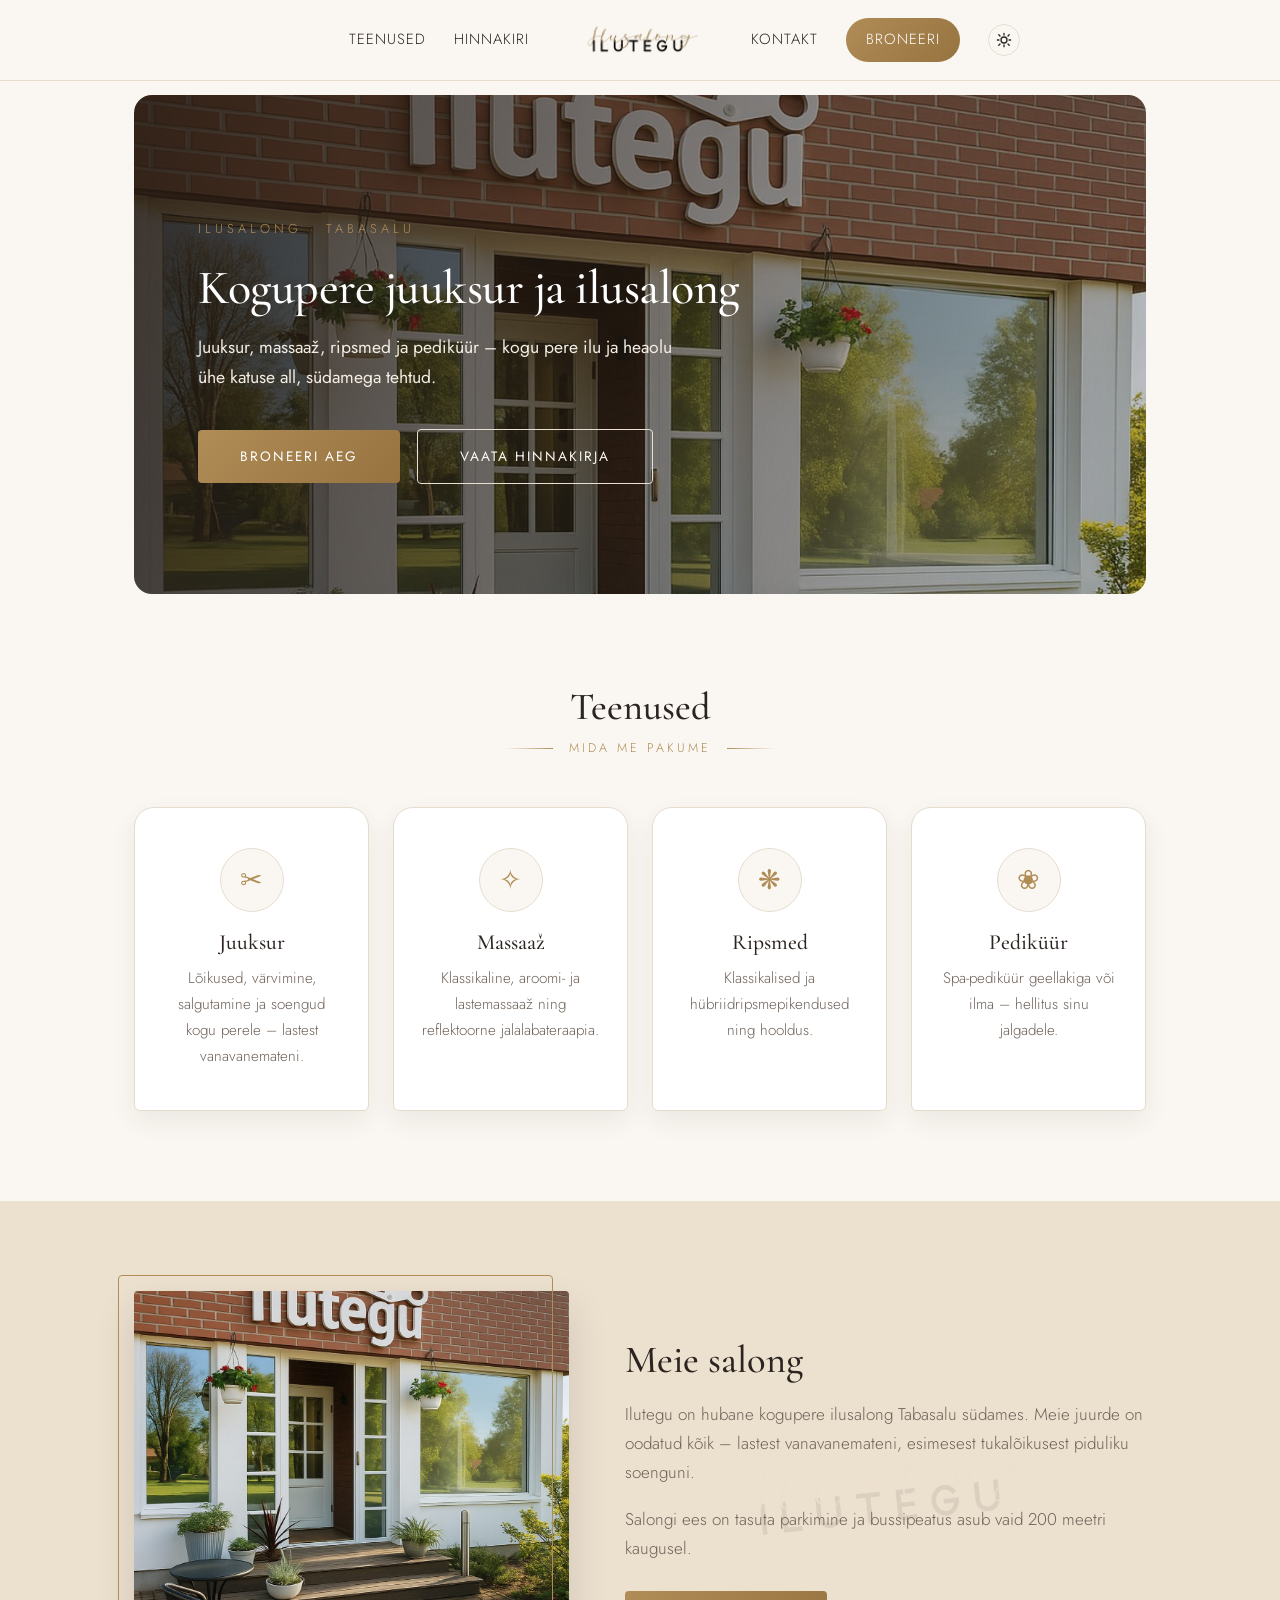
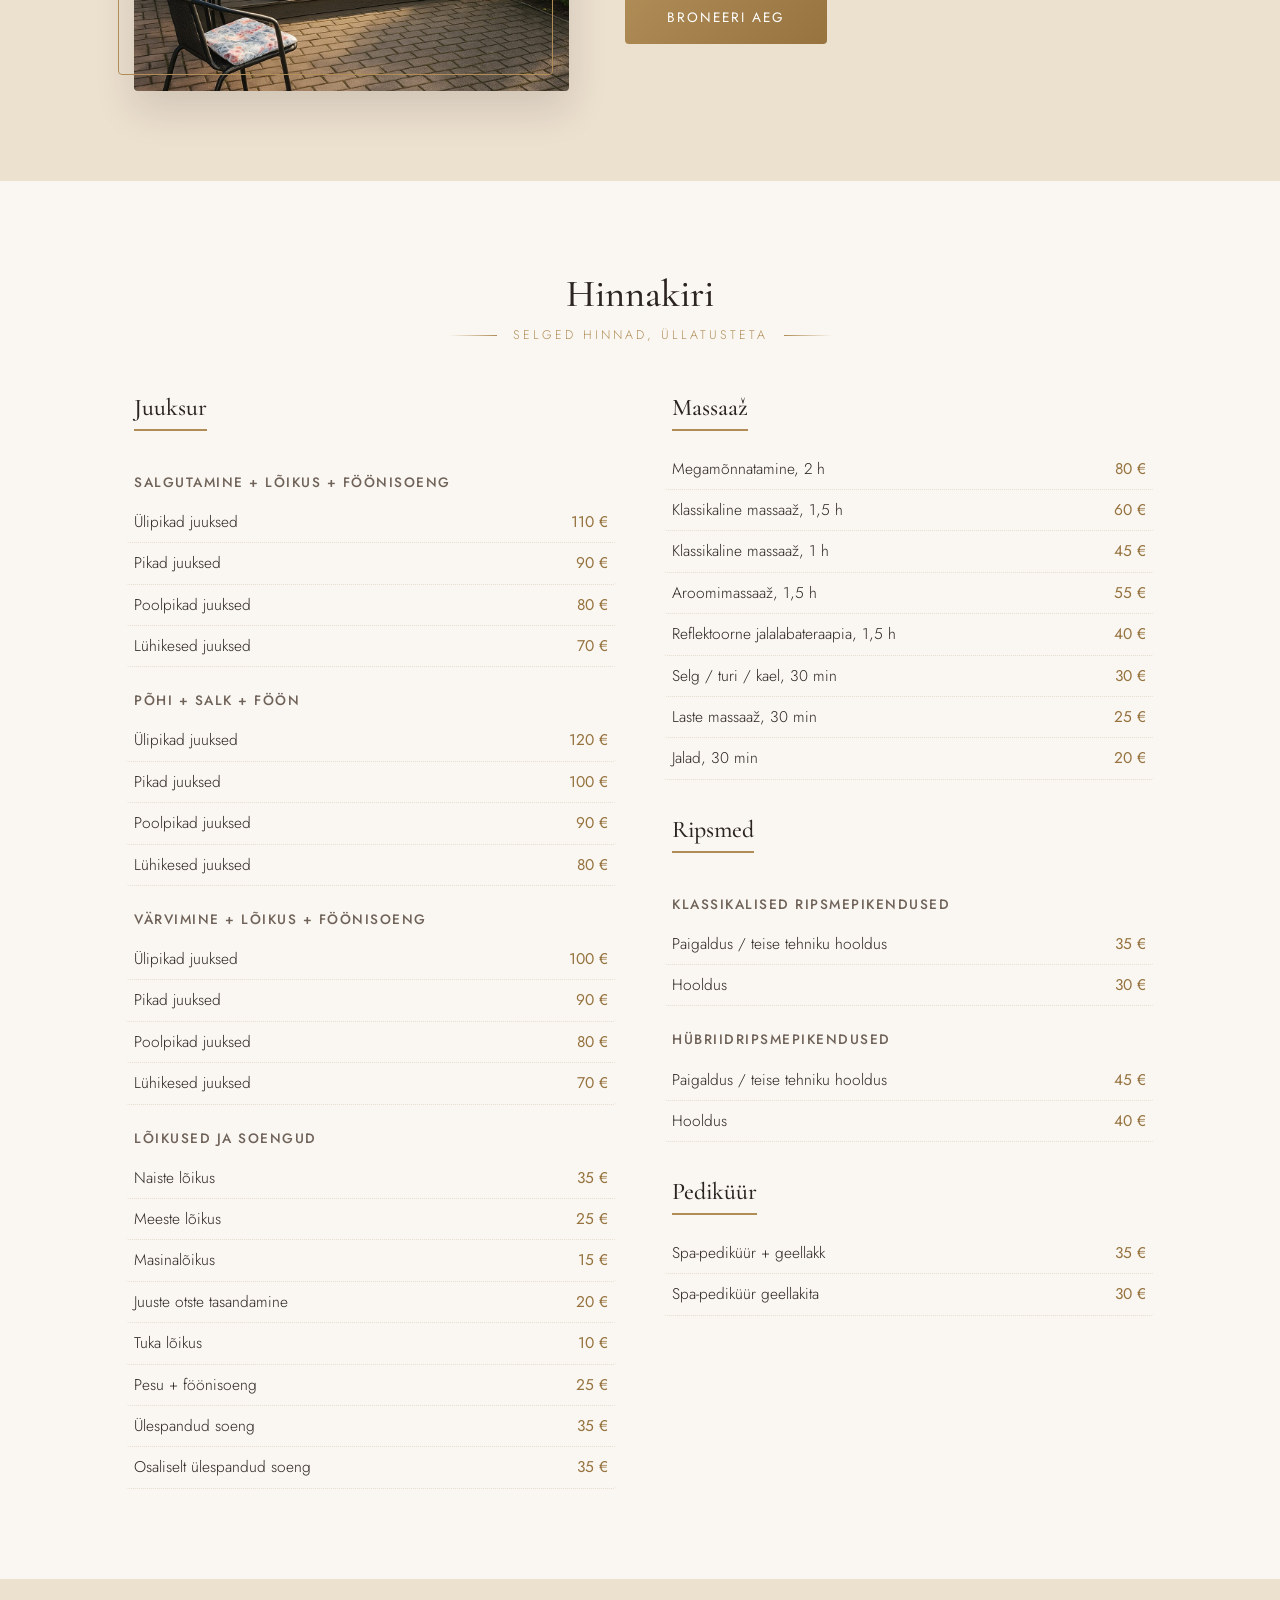
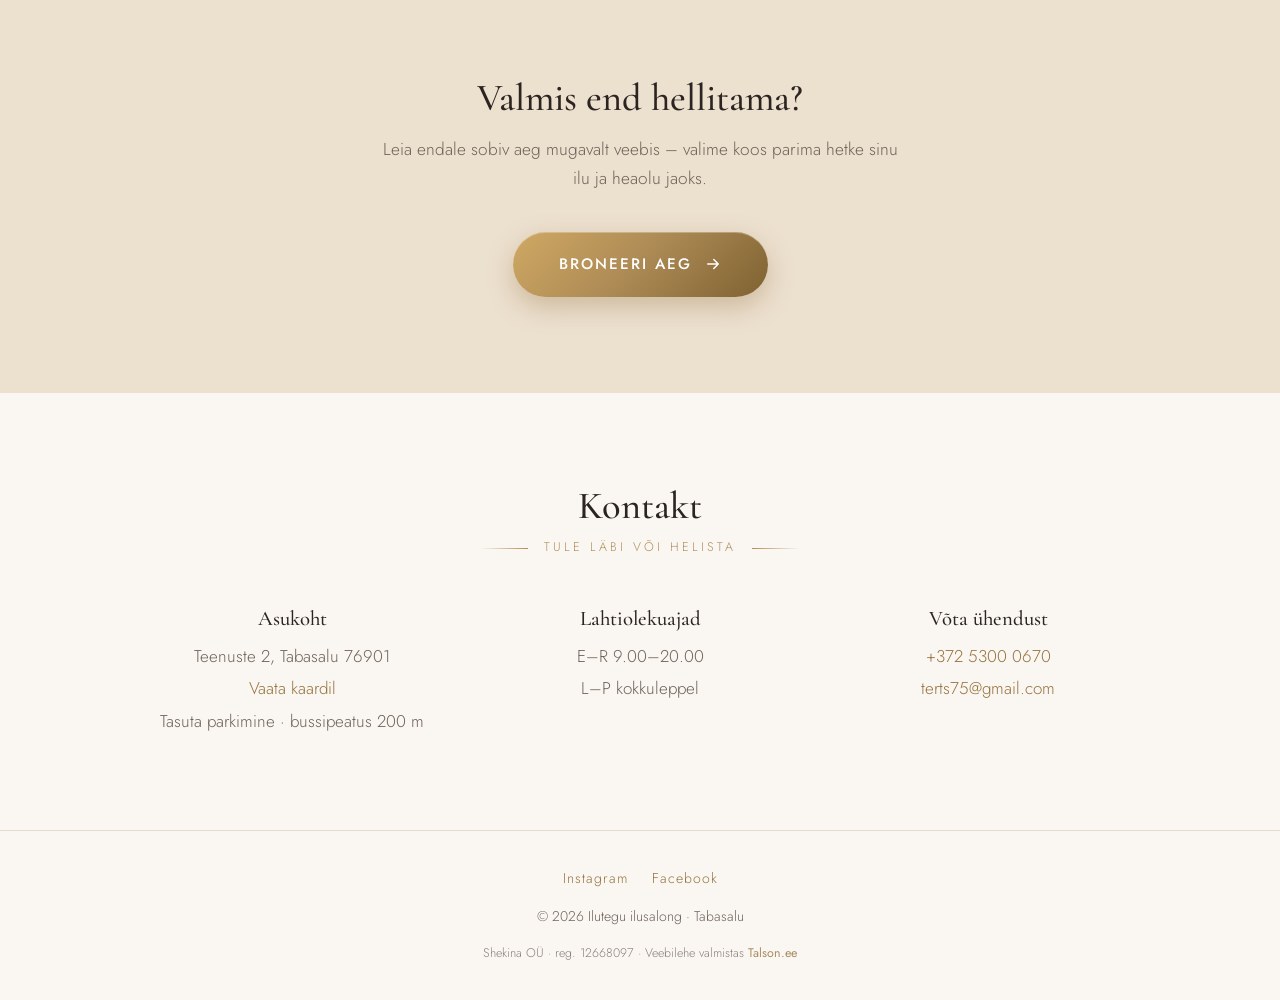
==== index.html @ 6d0da170 "Nav: darker readable logo, centered with items split around it, drop EN - Recolour the light "ilusal" ====
<!DOCTYPE html>
<html lang="et">
<head>
<script>
(function(){
  var stored = localStorage.getItem("ilutegu-theme");
  var theme = stored || (window.matchMedia("(prefers-color-scheme: dark)").matches ? "dark" : "light");
  document.documentElement.dataset.theme = theme;
  document.documentElement.classList.add("js");
})();
</script>
<meta charset="UTF-8">
<meta name="viewport" content="width=device-width, initial-scale=1.0">
<title>Ilutegu – Kogupere juuksur ja ilusalong Tabasalus</title>
<meta name="description" content="Ilutegu on kogupere ilusalong Tabasalus: juuksur, massaaž, ripsmepikendused ja pediküür. Broneeri aeg mugavalt veebis.">
<link rel="canonical" href="https://ilutegu.ee/">
<meta name="google-site-verification" content="Yvzcx7Oo6EG20mHcrJQSmIe9amMikgGCY1O8gQbEPR0">
<meta property="og:type" content="website">
<meta property="og:title" content="Ilutegu – Kogupere juuksur ja ilusalong Tabasalus">
<meta property="og:description" content="Juuksur, massaaž, ripsmed ja pediküür Tabasalus. Broneeri aeg mugavalt veebis.">
<meta property="og:url" content="https://ilutegu.ee/">
<meta property="og:image" content="https://ilutegu.ee/images/salong.jpg">
<meta property="og:locale" content="et_EE">
<script type="application/ld+json">
{
  "@context": "https://schema.org",
  "@type": "BeautySalon",
  "name": "Ilutegu",
  "description": "Kogupere juuksur ja ilusalong Tabasalus: juuksur, massaaž, ripsmepikendused ja pediküür.",
  "url": "https://ilutegu.ee/",
  "image": "https://ilutegu.ee/images/salong.jpg",
  "telephone": "+37253000670",
  "email": "terts75@gmail.com",
  "priceRange": "10€–120€",
  "address": {
    "@type": "PostalAddress",
    "streetAddress": "Teenuste 2",
    "addressLocality": "Tabasalu",
    "postalCode": "76901",
    "addressCountry": "EE"
  },
  "openingHoursSpecification": [{
    "@type": "OpeningHoursSpecification",
    "dayOfWeek": ["Monday", "Tuesday", "Wednesday", "Thursday", "Friday"],
    "opens": "09:00",
    "closes": "20:00"
  }],
  "sameAs": [
    "https://www.instagram.com/ilutegu.ilusalong/",
    "https://www.facebook.com/profile.php?id=100022752866032"
  ]
}
</script>
<link rel="stylesheet" href="style.css">
</head>
<body>

<header class="site-header">
  <div class="container header-inner">
    <nav class="nav-left">
      <a href="#teenused">Teenused</a>
      <a href="#hinnakiri">Hinnakiri</a>
    </nav>
    <a href="#" class="logo"><img src="images/logo-dark.png" alt="Ilutegu"></a>
    <nav class="nav-right">
      <a href="#kontakt">Kontakt</a>
      <a href="https://ilutegu.smartbron.ee/" target="_blank" rel="noopener" class="nav-cta">Broneeri</a>
      <button type="button" class="theme-toggle" id="themeToggle" aria-label="Vaheta värviteema" title="Vaheta värviteema">
        <svg class="icon-sun" viewBox="0 0 24 24" fill="none" stroke="currentColor" stroke-width="2" stroke-linecap="round" aria-hidden="true"><circle cx="12" cy="12" r="4.5"/><path d="M12 2v2.5M12 19.5V22M4.2 4.2l1.8 1.8M18 18l1.8 1.8M2 12h2.5M19.5 12H22M4.2 19.8l1.8-1.8M18 6l1.8-1.8"/></svg>
        <svg class="icon-moon" viewBox="0 0 24 24" fill="currentColor" aria-hidden="true"><path d="M20.7 14.9A8.5 8.5 0 1 1 9.1 3.3a7 7 0 0 0 11.6 11.6z"/></svg>
      </button>
    </nav>
  </div>
</header>

<section class="hero-wrap">
  <div class="container">
    <div class="hero" data-reveal-now data-reveal-group="110">
      <p class="eyebrow" data-reveal>Ilusalong · Tabasalu</p>
      <h1 data-reveal>Kogupere juuksur ja ilusalong</h1>
      <p class="lead" data-reveal>Juuksur, massaaž, ripsmed ja pediküür – kogu pere ilu ja heaolu ühe katuse all, südamega tehtud.</p>
      <a href="https://ilutegu.smartbron.ee/" target="_blank" rel="noopener" class="btn btn-gold" data-reveal="btn">Broneeri aeg</a>
      <a href="#hinnakiri" class="btn btn-ghost" data-reveal="btn">Vaata hinnakirja</a>
    </div>
  </div>
</section>

<section id="teenused" class="section">
  <div class="container" data-reveal-group="100">
    <h2 data-reveal>Teenused</h2>
    <p class="section-sub" data-reveal>Mida me pakume</p>
    <div class="services-grid" data-reveal-group="100">
      <div class="service-card" data-reveal>
        <div class="icon">✂</div>
        <h3>Juuksur</h3>
        <p>Lõikused, värvimine, salgutamine ja soengud kogu perele – lastest vanavanemateni.</p>
      </div>
      <div class="service-card" data-reveal>
        <div class="icon">✧</div>
        <h3>Massaaž</h3>
        <p>Klassikaline, aroomi- ja lastemassaaž ning reflektoorne jalalabateraapia.</p>
      </div>
      <div class="service-card" data-reveal>
        <div class="icon">❋</div>
        <h3>Ripsmed</h3>
        <p>Klassikalised ja hübriidripsmepikendused ning hooldus.</p>
      </div>
      <div class="service-card" data-reveal>
        <div class="icon">❀</div>
        <h3>Pediküür</h3>
        <p>Spa-pediküür geellakiga või ilma – hellitus sinu jalgadele.</p>
      </div>
    </div>
  </div>
</section>

<section id="salong" class="section section-alt">
  <div class="container">
    <div class="salon-split">
      <div class="salon-photo" data-reveal="scale">
        <img src="images/salong.jpg" alt="Ilutegu ilusalongi sissepääs Tabasalus" loading="lazy">
      </div>
      <div class="salon-text">
        <img class="salon-watermark" src="images/logo.png" alt="" aria-hidden="true">
        <div class="salon-copy" data-reveal-group="110">
          <h2 data-reveal>Meie salong</h2>
          <p data-reveal>Ilutegu on hubane kogupere ilusalong Tabasalu südames. Meie juurde on oodatud kõik – lastest vanavanemateni, esimesest tukalõikusest piduliku soenguni.</p>
          <p data-reveal>Salongi ees on tasuta parkimine ja bussipeatus asub vaid 200 meetri kaugusel.</p>
          <a href="https://ilutegu.smartbron.ee/" target="_blank" rel="noopener" class="btn btn-gold" data-reveal="btn">Broneeri aeg</a>
        </div>
      </div>
    </div>
  </div>
</section>

<section id="hinnakiri" class="section">
  <div class="container" data-reveal-group="100">
    <h2 data-reveal>Hinnakiri</h2>
    <p class="section-sub" data-reveal>Selged hinnad, üllatusteta</p>
    <div class="price-columns" data-reveal-group="120">

      <div class="price-group" data-reveal>
        <h3>Juuksur</h3>

        <h4>Salgutamine + lõikus + föönisoeng</h4>
        <div class="price-row"><span>Ülipikad juuksed</span><span class="price">110 €</span></div>
        <div class="price-row"><span>Pikad juuksed</span><span class="price">90 €</span></div>
        <div class="price-row"><span>Poolpikad juuksed</span><span class="price">80 €</span></div>
        <div class="price-row"><span>Lühikesed juuksed</span><span class="price">70 €</span></div>

        <h4>Põhi + salk + föön</h4>
        <div class="price-row"><span>Ülipikad juuksed</span><span class="price">120 €</span></div>
        <div class="price-row"><span>Pikad juuksed</span><span class="price">100 €</span></div>
        <div class="price-row"><span>Poolpikad juuksed</span><span class="price">90 €</span></div>
        <div class="price-row"><span>Lühikesed juuksed</span><span class="price">80 €</span></div>

        <h4>Värvimine + lõikus + föönisoeng</h4>
        <div class="price-row"><span>Ülipikad juuksed</span><span class="price">100 €</span></div>
        <div class="price-row"><span>Pikad juuksed</span><span class="price">90 €</span></div>
        <div class="price-row"><span>Poolpikad juuksed</span><span class="price">80 €</span></div>
        <div class="price-row"><span>Lühikesed juuksed</span><span class="price">70 €</span></div>

        <h4>Lõikused ja soengud</h4>
        <div class="price-row"><span>Naiste lõikus</span><span class="price">35 €</span></div>
        <div class="price-row"><span>Meeste lõikus</span><span class="price">25 €</span></div>
        <div class="price-row"><span>Masinalõikus</span><span class="price">15 €</span></div>
        <div class="price-row"><span>Juuste otste tasandamine</span><span class="price">20 €</span></div>
        <div class="price-row"><span>Tuka lõikus</span><span class="price">10 €</span></div>
        <div class="price-row"><span>Pesu + föönisoeng</span><span class="price">25 €</span></div>
        <div class="price-row"><span>Ülespandud soeng</span><span class="price">35 €</span></div>
        <div class="price-row"><span>Osaliselt ülespandud soeng</span><span class="price">35 €</span></div>
      </div>

      <div class="price-group" data-reveal>
        <h3>Massaaž</h3>
        <div class="price-row"><span>Megamõnnatamine, 2 h</span><span class="price">80 €</span></div>
        <div class="price-row"><span>Klassikaline massaaž, 1,5 h</span><span class="price">60 €</span></div>
        <div class="price-row"><span>Klassikaline massaaž, 1 h</span><span class="price">45 €</span></div>
        <div class="price-row"><span>Aroomimassaaž, 1,5 h</span><span class="price">55 €</span></div>
        <div class="price-row"><span>Reflektoorne jalalabateraapia, 1,5 h</span><span class="price">40 €</span></div>
        <div class="price-row"><span>Selg / turi / kael, 30 min</span><span class="price">30 €</span></div>
        <div class="price-row"><span>Laste massaaž, 30 min</span><span class="price">25 €</span></div>
        <div class="price-row"><span>Jalad, 30 min</span><span class="price">20 €</span></div>

        <h3 style="margin-top:36px">Ripsmed</h3>
        <h4>Klassikalised ripsmepikendused</h4>
        <div class="price-row"><span>Paigaldus / teise tehniku hooldus</span><span class="price">35 €</span></div>
        <div class="price-row"><span>Hooldus</span><span class="price">30 €</span></div>
        <h4>Hübriidripsmepikendused</h4>
        <div class="price-row"><span>Paigaldus / teise tehniku hooldus</span><span class="price">45 €</span></div>
        <div class="price-row"><span>Hooldus</span><span class="price">40 €</span></div>

        <h3 style="margin-top:36px">Pediküür</h3>
        <div class="price-row"><span>Spa-pediküür + geellakk</span><span class="price">35 €</span></div>
        <div class="price-row"><span>Spa-pediküür geellakita</span><span class="price">30 €</span></div>

      </div>

    </div>
  </div>
</section>

<section id="broneeri" class="booking-cta">
  <div class="container" data-reveal-group="110">
    <h2 data-reveal>Valmis end hellitama?</h2>
    <p data-reveal>Leia endale sobiv aeg mugavalt veebis – valime koos parima hetke sinu ilu ja heaolu jaoks.</p>
    <a href="https://ilutegu.smartbron.ee/" target="_blank" rel="noopener" class="btn-book" data-reveal="btn">
      Broneeri aeg
      <svg viewBox="0 0 24 24" fill="none" stroke="currentColor" stroke-width="2" stroke-linecap="round" stroke-linejoin="round" aria-hidden="true"><path d="M5 12h14M13 6l6 6-6 6"/></svg>
    </a>
  </div>
</section>

<section id="kontakt" class="section">
  <div class="container" data-reveal-group="100">
    <h2 data-reveal>Kontakt</h2>
    <p class="section-sub" data-reveal>Tule läbi või helista</p>
    <div class="contact-grid" data-reveal-group="100">
      <div class="contact-block" data-reveal>
        <h3>Asukoht</h3>
        <p>Teenuste 2, Tabasalu 76901</p>
        <p><a href="https://maps.google.com/?q=Teenuste+2,+Tabasalu" target="_blank" rel="noopener">Vaata kaardil</a></p>
        <p>Tasuta parkimine · bussipeatus 200 m</p>
      </div>
      <div class="contact-block" data-reveal>
        <h3>Lahtiolekuajad</h3>
        <p>E–R 9.00–20.00</p>
        <p>L–P kokkuleppel</p>
      </div>
      <div class="contact-block" data-reveal>
        <h3>Võta ühendust</h3>
        <p><a href="tel:+37253000670">+372 5300 0670</a></p>
        <p><a href="mailto:terts75@gmail.com">terts75@gmail.com</a></p>
      </div>
    </div>
  </div>
</section>

<footer class="site-footer">
  <div class="socials">
    <a href="https://www.instagram.com/ilutegu.ilusalong/" target="_blank" rel="noopener">Instagram</a>
    <a href="https://www.facebook.com/profile.php?id=100022752866032" target="_blank" rel="noopener">Facebook</a>
  </div>
  <p>&copy; <span id="year"></span> Ilutegu ilusalong · Tabasalu</p>
  <p class="footer-meta">Shekina OÜ · reg. 12668097 · Veebilehe valmistas <a href="https://talson.ee" target="_blank" rel="noopener">Talson.ee</a></p>
  <!-- Töötajatele nupp peidetud – vajadusel eemalda kommentaar
  <p class="staff-link"><a href="personal.html"><svg width="13" height="13" viewBox="0 0 24 24" fill="#96733f" aria-hidden="true"><path d="M12 12a5 5 0 1 0-5-5 5 5 0 0 0 5 5zm0 2.5c-4.7 0-8.5 2.4-8.5 5.4V22h17v-2.1c0-3-3.8-5.4-8.5-5.4z"/></svg>Töötajatele</a></p>
  -->
</footer>

<script>
document.getElementById("year").textContent = new Date().getFullYear();

document.getElementById("themeToggle").addEventListener("click", () => {
  const next = document.documentElement.dataset.theme === "dark" ? "light" : "dark";
  document.documentElement.dataset.theme = next;
  localStorage.setItem("ilutegu-theme", next);
});
</script>
<script src="animations.js" defer></script>
<!-- Cloudflare Web Analytics --><script type='module' src='https://static.cloudflareinsights.com/beacon.min.js' data-cf-beacon='{"token": "9ac4abef822d40cf8b7336e047d44fff"}'></script><!-- End Cloudflare Web Analytics -->
</body>
</html>
---- style.css ----
@import url('https://fonts.googleapis.com/css2?family=Cormorant+Garamond:ital,wght@0,400;0,500;0,600;1,400&family=Jost:wght@300;400;500&display=swap');

:root {
  --bg: #faf7f2;
  --bg-alt: #ece0cf;
  --ink: #2c2420;
  --ink-soft: #6f6259;
  --gold: #b08d57;
  --gold-dark: #96733f;
  --rose: #c9a191;
  --line: #e5dccf;
  --card-bg: #ffffff;
  --radius: 4px;
  --header-ink: #2c2420;
  --header-line: #e5dccf;
  --header-gold: #96733f;
  /* Motion */
  --ease-out: cubic-bezier(0.22, 1, 0.36, 1);
  --reveal-duration: 600ms;
}

:root[data-theme="dark"] {
  --bg: #1d1815;
  --bg-alt: #26201b;
  --ink: #f1ebe2;
  --ink-soft: #b6a99b;
  --gold-dark: #dbb87b;
  --line: #3a322b;
  --card-bg: #26201b;
}

* { box-sizing: border-box; }
[hidden] { display: none !important; }

body {
  margin: 0;
  font-family: "Jost", -apple-system, "Segoe UI", sans-serif;
  font-weight: 300;
  font-size: 17px;
  color: var(--ink);
  background: var(--bg);
  line-height: 1.7;
  transition: background 0.25s ease, color 0.25s ease;
}

.container { max-width: 1060px; margin: 0 auto; padding: 0 24px; }

h1, h2, h3 {
  font-family: "Cormorant Garamond", Georgia, serif;
  font-weight: 500;
  color: var(--ink);
  margin-top: 0;
  line-height: 1.2;
}

h2 { font-size: 2.4rem; text-align: center; margin-bottom: 8px; }

.section-sub {
  text-align: center;
  color: var(--gold);
  letter-spacing: 3px;
  text-transform: uppercase;
  font-size: 0.78rem;
  margin: 0 0 48px;
  display: flex;
  align-items: center;
  justify-content: center;
  gap: 16px;
}

.section-sub::before,
.section-sub::after {
  content: "";
  width: 48px;
  height: 1px;
  background: linear-gradient(to right, transparent, var(--gold));
}

.section-sub::after {
  background: linear-gradient(to left, transparent, var(--gold));
}

a { color: var(--gold-dark); }

/* Header */
.site-header {
  position: sticky;
  top: 0;
  z-index: 20;
  background: rgba(250, 247, 242, 0.94);
  backdrop-filter: blur(8px);
  border-bottom: 1px solid var(--header-line);
}

.header-inner {
  display: grid;
  grid-template-columns: 1fr auto 1fr;
  align-items: center;
  column-gap: 40px;
  padding: 18px 24px;
}
.header-inner .nav-left { justify-self: end; }
.header-inner .nav-right { justify-self: start; }
.header-inner .logo { justify-self: center; }

.logo { display: block; line-height: 0; }
.logo img { height: 44px; width: auto; display: block; }

.site-header nav { display: flex; align-items: center; gap: 28px; }

.site-header nav a {
  color: var(--header-ink);
  text-decoration: none;
  font-size: 0.92rem;
  letter-spacing: 1px;
  text-transform: uppercase;
}

.site-header nav a:hover { color: var(--header-gold); }

.site-header nav a.nav-cta {
  background: linear-gradient(135deg, var(--gold) 0%, var(--header-gold) 100%);
  color: #fff;
  padding: 9px 20px;
  border-radius: 26px;
  transition: background 0.2s, transform 0.25s var(--ease-out), box-shadow 0.25s var(--ease-out);
}

.site-header nav a.nav-cta:hover {
  background: linear-gradient(135deg, var(--header-gold) 0%, var(--gold) 100%);
  color: #fff;
  transform: translateY(-1px) scale(1.03);
  box-shadow: 0 8px 18px rgba(150, 115, 63, 0.28);
}

.lang-link {
  display: inline-flex;
  align-items: center;
  gap: 7px;
  font-weight: 500;
  letter-spacing: 0.04em;
}

.lang-link svg {
  height: 0.95em;
  width: auto;
  display: block;
  border-radius: 2px;
}

.theme-toggle {
  display: inline-flex;
  align-items: center;
  justify-content: center;
  width: 32px;
  height: 32px;
  border-radius: 50%;
  border: 1px solid var(--header-line);
  background: transparent;
  color: var(--header-ink);
  cursor: pointer;
  padding: 0;
  transition: border-color 0.2s, color 0.2s, transform 0.3s;
}

.theme-toggle:hover { border-color: var(--header-gold); color: var(--header-gold); transform: rotate(14deg); }
.theme-toggle svg { width: 16px; height: 16px; display: block; }
.theme-toggle .icon-moon { display: none; }
:root[data-theme="dark"] .theme-toggle .icon-sun { display: none; }
:root[data-theme="dark"] .theme-toggle .icon-moon { display: block; }

:root[data-theme="dark"] .theme-toggle {
  border-color: var(--header-gold);
  color: var(--header-gold);
  background: rgba(150, 115, 63, 0.08);
}

/* Hero – inset rounded photo card */
.hero-wrap { padding: 14px 0 0; }

.hero {
  position: relative;
  overflow: hidden;
  border-radius: 18px;
  padding: 110px 64px;
  color: #fff;
  background:
    linear-gradient(100deg, rgba(36, 27, 20, 0.86) 0%, rgba(36, 27, 20, 0.5) 55%, rgba(36, 27, 20, 0.22) 100%),
    url("images/salong.jpg") center 8% / cover no-repeat;
}

.hero > * { position: relative; }

.hero .eyebrow {
  color: var(--gold);
  letter-spacing: 4px;
  text-transform: uppercase;
  font-size: 0.8rem;
  margin-bottom: 20px;
}

.hero h1 {
  color: #ffffff;
  font-size: 3rem;
  max-width: 560px;
  margin: 0 0 16px;
  letter-spacing: -0.5px;
}

.hero p.lead {
  max-width: 480px;
  margin: 0 0 36px;
  color: #f2ece3;
  font-size: 1.1rem;
  font-weight: 400;
}

.hero .btn-ghost {
  border-color: #e9dfd2;
  color: #fdfaf5;
}

.hero .btn-ghost:hover {
  background: var(--gold);
  border-color: var(--gold);
}

.btn {
  display: inline-block;
  padding: 15px 42px;
  text-decoration: none;
  letter-spacing: 2px;
  text-transform: uppercase;
  font-size: 0.85rem;
  font-weight: 400;
  border-radius: var(--radius);
  transition: background 0.2s, color 0.2s,
              transform 0.25s var(--ease-out), box-shadow 0.25s var(--ease-out);
  will-change: transform;
}

.btn:hover { transform: translateY(-2px) scale(1.03); }
.btn:active { transform: translateY(0) scale(0.99); }

.btn-gold {
  background: linear-gradient(135deg, var(--gold) 0%, var(--gold-dark) 100%);
  color: #fff;
}
.btn-gold:hover {
  background: linear-gradient(135deg, var(--gold-dark) 0%, var(--gold) 100%);
}

.btn-ghost {
  border: 1px solid var(--gold);
  color: var(--gold-dark);
  margin-left: 12px;
}
.btn-ghost:hover { background: var(--gold); color: #fff; }

/* Large modern two-toned booking button */
.btn-book {
  display: inline-flex;
  align-items: center;
  gap: 12px;
  padding: 20px 46px;
  border: none;
  border-radius: 100px;
  font-family: "Jost", sans-serif;
  font-size: 0.95rem;
  font-weight: 500;
  letter-spacing: 2px;
  text-transform: uppercase;
  text-decoration: none;
  color: #fff;
  cursor: pointer;
  background: linear-gradient(135deg, #cfa863 0%, #b08d57 45%, #8c6836 100%);
  box-shadow: 0 10px 26px rgba(150, 115, 63, 0.35), inset 0 1px 0 rgba(255, 255, 255, 0.28);
  transition: transform 0.2s ease, box-shadow 0.2s ease, filter 0.2s ease;
}

:root[data-theme="light"] .btn-book {
  background: linear-gradient(135deg, #cfa863 0%, #b08d57 45%, #7e6231 100%);
}

.btn-book:hover {
  transform: translateY(-3px);
  filter: brightness(1.05);
  box-shadow: 0 18px 36px rgba(150, 115, 63, 0.45), inset 0 1px 0 rgba(255, 255, 255, 0.35);
}

.btn-book:active { transform: translateY(-1px); }

.btn-book svg { width: 18px; height: 18px; transition: transform 0.2s ease; }
.btn-book:hover svg { transform: translateX(5px); }

/* Booking CTA section */
.booking-cta {
  text-align: center;
  padding: 96px 24px;
  background: var(--bg-alt);
}

.booking-cta h2 { margin-bottom: 14px; }

.booking-cta p {
  max-width: 520px;
  margin: 0 auto 38px;
  color: var(--ink-soft);
  font-size: 1.08rem;
}

/* Sections */
.section { padding: 90px 0; }
.section-alt { background: var(--bg-alt); }

/* Services overview */
.services-grid {
  display: grid;
  grid-template-columns: repeat(auto-fit, minmax(220px, 1fr));
  gap: 24px;
}

.service-card {
  position: relative;
  background: var(--card-bg);
  border: 1px solid var(--line);
  border-radius: 20px 20px 6px 6px;
  padding: 40px 28px;
  text-align: center;
  box-shadow: 0 10px 26px rgba(44, 36, 32, 0.07);
  transition: transform 0.35s var(--ease-out), box-shadow 0.35s var(--ease-out);
  overflow: hidden;
}

.service-card::before {
  content: "";
  position: absolute;
  top: 0;
  left: 50%;
  transform: translateX(-50%);
  width: 0;
  height: 4px;
  background: var(--gold);
  transition: width 0.35s ease;
}

.service-card:hover {
  transform: translateY(-6px);
  box-shadow: 0 22px 40px rgba(44, 36, 32, 0.14);
}

.service-card:hover::before { width: 100%; }

.service-card .icon {
  width: 64px;
  height: 64px;
  margin: 0 auto 18px;
  display: flex;
  align-items: center;
  justify-content: center;
  font-size: 1.7rem;
  color: var(--gold);
  border: 1px solid var(--line);
  border-radius: 50%;
  background: var(--bg);
  transition: background 0.3s, color 0.3s, transform 0.3s;
}

.service-card:hover .icon {
  background: var(--gold);
  color: #fff;
  transform: rotate(-8deg) scale(1.05);
}

.service-card h3 { font-size: 1.35rem; margin-bottom: 10px; }
.service-card p { color: var(--ink-soft); font-size: 0.95rem; margin: 0; }

/* Price list */
.price-columns {
  display: grid;
  grid-template-columns: 1fr 1fr;
  gap: 40px 64px;
}

.price-group h3 {
  font-size: 1.5rem;
  border-bottom: 2px solid var(--gold);
  display: inline-block;
  padding-bottom: 6px;
  margin-bottom: 18px;
}

.price-group h4 {
  font-family: "Jost", sans-serif;
  font-weight: 500;
  font-size: 0.85rem;
  letter-spacing: 1.5px;
  text-transform: uppercase;
  color: var(--ink-soft);
  margin: 22px 0 8px;
}

.price-row {
  display: flex;
  justify-content: space-between;
  align-items: baseline;
  gap: 12px;
  padding: 7px 8px;
  margin: 0 -8px;
  border-bottom: 1px dotted var(--line);
  font-size: 0.97rem;
  border-radius: 3px;
  transition: background 0.2s;
}

.price-row:hover { background: rgba(176, 141, 87, 0.07); }

.price-row .dots { flex: 1; }
.price-row .price { font-weight: 400; color: var(--gold-dark); white-space: nowrap; }

/* Salon photo section */
.salon-split {
  display: grid;
  grid-template-columns: 5fr 6fr;
  gap: 56px;
  align-items: center;
}

.salon-photo {
  position: relative;
}

.salon-photo::before {
  content: "";
  position: absolute;
  top: -16px;
  left: -16px;
  right: 16px;
  bottom: 16px;
  border: 1px solid var(--gold);
  border-radius: var(--radius);
  pointer-events: none;
}

.salon-photo img {
  display: block;
  width: 100%;
  max-height: 400px;
  object-fit: cover;
  border-radius: var(--radius);
  box-shadow: 0 18px 40px rgba(44, 36, 32, 0.14);
}

.salon-text { position: relative; overflow: hidden; }
.salon-text h2 { text-align: left; }
.salon-text p { color: var(--ink-soft); margin-bottom: 18px; }
.salon-text .btn { margin-top: 10px; }

.salon-watermark {
  position: absolute;
  left: 50%;
  top: 50%;
  width: 380px;
  max-width: 80%;
  opacity: 0.07;
  transform: translate(-50%, -50%) rotate(-6deg);
  pointer-events: none;
  z-index: 0;
}

.salon-copy { position: relative; z-index: 1; }

/* About */
.about-wrap {
  max-width: 640px;
  margin: 0 auto;
  text-align: center;
  color: var(--ink-soft);
}

/* Contact */
.contact-grid {
  display: grid;
  grid-template-columns: repeat(auto-fit, minmax(240px, 1fr));
  gap: 32px;
  text-align: center;
}

.contact-block h3 { font-size: 1.3rem; margin-bottom: 10px; }
.contact-block p { margin: 4px 0; color: var(--ink-soft); }
.contact-block a { text-decoration: none; }


/* Booking */
.booking-card {
  max-width: 720px;
  margin: 0 auto;
  background: var(--card-bg);
  border: 1px solid var(--line);
  border-radius: var(--radius);
  padding: 44px 40px;
  box-shadow: 0 18px 40px rgba(44, 36, 32, 0.08);
}

.booking-grid {
  display: grid;
  grid-template-columns: 1fr 1fr;
  gap: 0 22px;
}

.booking-grid:has(#bkStaff) { grid-template-columns: 1fr 1fr 1fr; }

.form-row { margin-bottom: 20px; }

.form-row label {
  display: block;
  font-size: 0.8rem;
  letter-spacing: 1.5px;
  text-transform: uppercase;
  color: var(--ink-soft);
  margin-bottom: 7px;
}

.form-row input,
.form-row select,
.form-row textarea {
  width: 100%;
  padding: 12px 14px;
  border: 1px solid var(--line);
  border-radius: 3px;
  background: var(--bg);
  font-family: "Jost", sans-serif;
  font-size: 0.98rem;
  font-weight: 300;
  color: var(--ink);
}

.form-row select:disabled { opacity: 0.55; }

.form-row input:focus,
.form-row select:focus,
.form-row textarea:focus {
  outline: 1px solid var(--gold);
  border-color: var(--gold);
}

/* Booking form – kasutuses broneeri-vorm.html varuvariandis (ilubron API) */
.bk-price {
  display: inline-block;
  margin: -6px 0 20px;
  padding: 8px 16px;
  font-family: "Jost", sans-serif;
  font-size: 1rem;
  font-weight: 500;
  color: var(--gold-dark);
  background: rgba(176, 141, 87, 0.1);
  border-left: 3px solid var(--gold);
  border-radius: 3px;
}

.booking-note {
  font-size: 0.85rem;
  color: var(--ink-soft);
  margin: 4px 0 24px;
}

.booking-error { color: #a33; font-size: 0.9rem; }

.booking-submit {
  border: none;
  cursor: pointer;
  width: 100%;
  font-family: "Jost", sans-serif;
}

.booking-success {
  max-width: 720px;
  margin: 0 auto;
  background: var(--card-bg);
  border: 1px solid var(--line);
  border-radius: var(--radius);
  padding: 44px 40px;
  box-shadow: 0 18px 40px rgba(44, 36, 32, 0.08);
  text-align: center;
}
.booking-success h3 { font-size: 1.8rem; margin-bottom: 8px; }

.staff-link { text-align: center; margin: 30px 0 0; }
.staff-link a {
  display: inline-flex;
  align-items: center;
  gap: 8px;
  padding: 12px 26px;
  border-radius: 100px;
  background: rgba(255, 255, 255, 0.65);
  backdrop-filter: blur(12px);
  -webkit-backdrop-filter: blur(12px);
  border: 1px solid rgba(176, 141, 87, 0.35);
  box-shadow: 0 1px 2px rgba(44, 36, 32, 0.06), 0 8px 24px rgba(44, 36, 32, 0.07);
  color: var(--ink);
  text-decoration: none;
  font-size: 0.88rem;
  font-weight: 400;
  letter-spacing: 0.6px;
  transition: transform 0.18s ease, box-shadow 0.18s ease, background 0.18s ease, border-color 0.18s ease;
}
.staff-link a svg { flex-shrink: 0; }
.staff-link a:hover {
  background: rgba(255, 255, 255, 0.9);
  border-color: var(--gold);
  box-shadow: 0 2px 4px rgba(44, 36, 32, 0.07), 0 14px 34px rgba(176, 141, 87, 0.22);
  transform: translateY(-1px);
}
.staff-link a:active {
  transform: scale(0.97);
  box-shadow: 0 1px 2px rgba(44, 36, 32, 0.08);
}

@media (max-width: 760px) {
  .booking-grid, .booking-grid:has(#bkStaff) { grid-template-columns: 1fr; }
  .booking-card, .booking-success { padding: 32px 22px; }
}

/* Footer */
.site-footer {
  border-top: 1px solid var(--line);
  padding: 36px 0;
  text-align: center;
  color: var(--ink-soft);
  font-size: 0.88rem;
}

.site-footer .socials { margin-bottom: 10px; }
.site-footer .socials a { margin: 0 10px; text-decoration: none; letter-spacing: 1px; }

.site-footer .footer-meta {
  margin: 8px 0 0;
  font-size: 0.78rem;
  color: var(--ink-soft);
  opacity: 0.8;
}
.site-footer .footer-meta a {
  color: var(--gold-dark);
  text-decoration: none;
  font-weight: 400;
}

/* ============================================================
   Reveal / entrance animation system
   Only opacity + transform are animated (GPU-friendly, no layout shift).
   Elements are hidden only when JS is present (`.js` on <html>), so the
   site stays fully visible if the script fails to load.
   ============================================================ */

@keyframes reveal-up {
  from { opacity: 0; transform: translateY(24px); }
  to   { opacity: 1; transform: none; }
}
@keyframes reveal-scale {
  from { opacity: 0; transform: scale(0.97); }
  to   { opacity: 1; transform: none; }
}
@keyframes reveal-btn {
  from { opacity: 0; transform: translateY(10px) scale(0.98); }
  to   { opacity: 1; transform: none; }
}

.js [data-reveal] { opacity: 0; }

.js [data-reveal].is-visible {
  animation: reveal-up var(--reveal-duration) var(--ease-out) var(--reveal-delay, 0ms) both;
}
.js [data-reveal="scale"].is-visible { animation-name: reveal-scale; }
.js [data-reveal="btn"].is-visible   { animation-name: reveal-btn; }

/* Once finished, drop the animation so component hover transforms take over
   (a filled animation would otherwise override :hover transforms). */
.js [data-reveal].reveal-done { opacity: 1; animation: none; }

/* Service icons gently fade + scale in with the card */
.js .service-card[data-reveal] .icon { opacity: 0; }
.js .service-card[data-reveal].is-visible .icon {
  animation: reveal-scale 500ms var(--ease-out) 160ms both;
}
.js .service-card[data-reveal].reveal-done .icon { opacity: 1; animation: none; }

/* Navigation slides down slightly on page load */
@keyframes nav-slide-down {
  from { opacity: 0; transform: translateY(-12px); }
  to   { opacity: 1; transform: none; }
}
.site-header { animation: nav-slide-down 600ms var(--ease-out) both; }

/* ---- Elegant underline animation for text links ---- */
.site-header nav a:not(.nav-cta):not(.lang-link),
.contact-block a,
.salon-text a:not(.btn),
.site-footer .socials a,
.site-footer .footer-meta a {
  position: relative;
}
.site-header nav a:not(.nav-cta):not(.lang-link)::after,
.contact-block a::after,
.salon-text a:not(.btn)::after,
.site-footer .socials a::after,
.site-footer .footer-meta a::after {
  content: "";
  position: absolute;
  left: 0;
  right: 0;
  bottom: -3px;
  height: 1px;
  background: currentColor;
  transform: scaleX(0);
  transform-origin: left center;
  transition: transform 0.35s var(--ease-out);
}
.site-header nav a:not(.nav-cta):not(.lang-link):hover::after,
.contact-block a:hover::after,
.salon-text a:not(.btn):hover::after,
.site-footer .socials a:hover::after,
.site-footer .footer-meta a:hover::after {
  transform: scaleX(1);
}

/* Salon photo lifts gently on hover */
.salon-photo img {
  transition: transform 0.5s var(--ease-out), box-shadow 0.5s var(--ease-out);
}
.salon-photo:hover img {
  transform: scale(1.02);
  box-shadow: 0 26px 52px rgba(44, 36, 32, 0.18);
}

/* Mobile: lighter, shorter entrances */
@media (max-width: 760px) {
  :root { --reveal-duration: 460ms; }
}

/* Respect reduced-motion: show everything, no entrance animation */
@media (prefers-reduced-motion: reduce) {
  .js [data-reveal],
  .js .service-card[data-reveal] .icon { opacity: 1 !important; }
  .js [data-reveal].is-visible,
  .js .service-card[data-reveal].is-visible .icon,
  .site-header { animation: none !important; }
}

/* Responsive */
@media (max-width: 760px) {
  .hero-wrap { padding: 0; }
  .hero { border-radius: 0; padding: 72px 26px; }
  .hero h1 { font-size: 2.2rem; }
  .price-columns { grid-template-columns: 1fr; }
  .salon-split { grid-template-columns: 1fr; gap: 40px; }
  .salon-text h2 { text-align: center; }
  .salon-text { text-align: center; }
  .salon-watermark { width: 220px; }
  .header-inner { display: flex; flex-direction: column; gap: 12px; }
  .header-inner .logo { order: -1; }
  .site-header nav { flex-wrap: wrap; justify-content: center; gap: 14px; }
  .btn-ghost { margin-left: 0; margin-top: 12px; }
  .section { padding: 64px 0; }
}
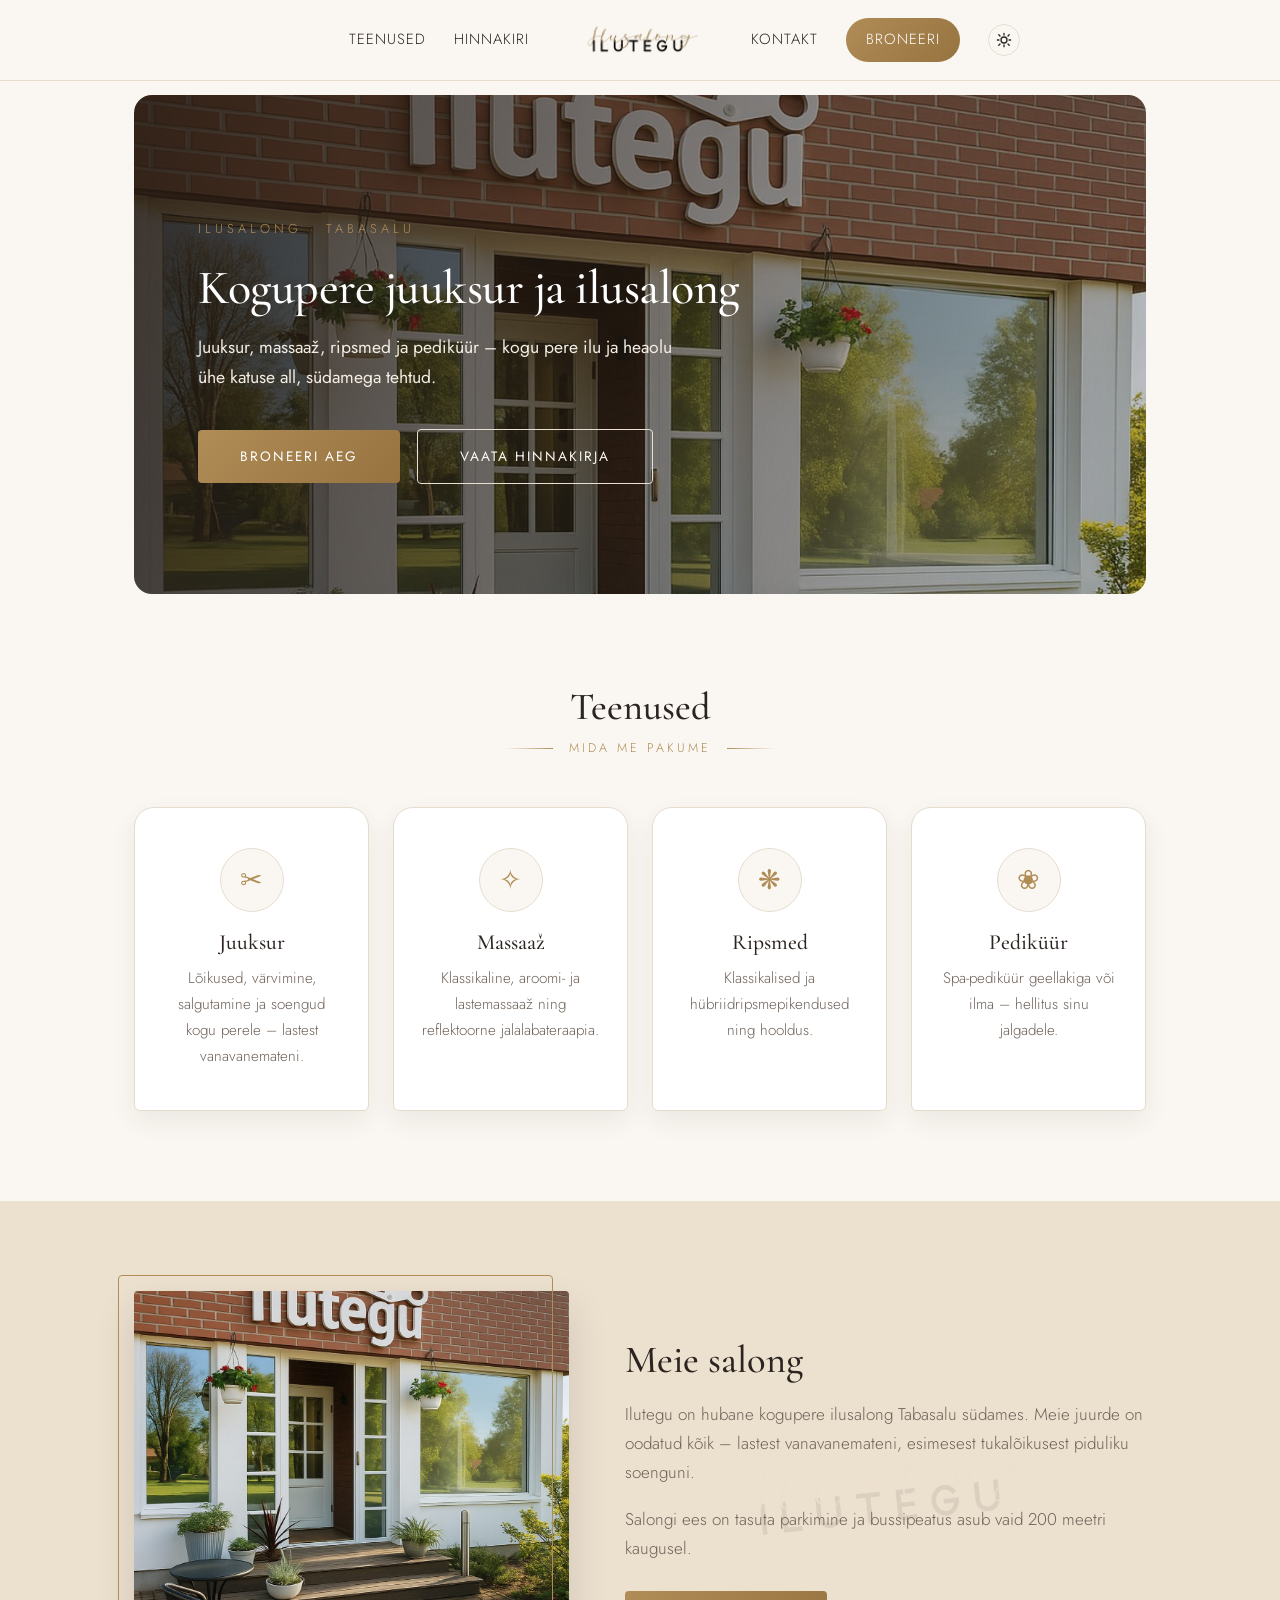
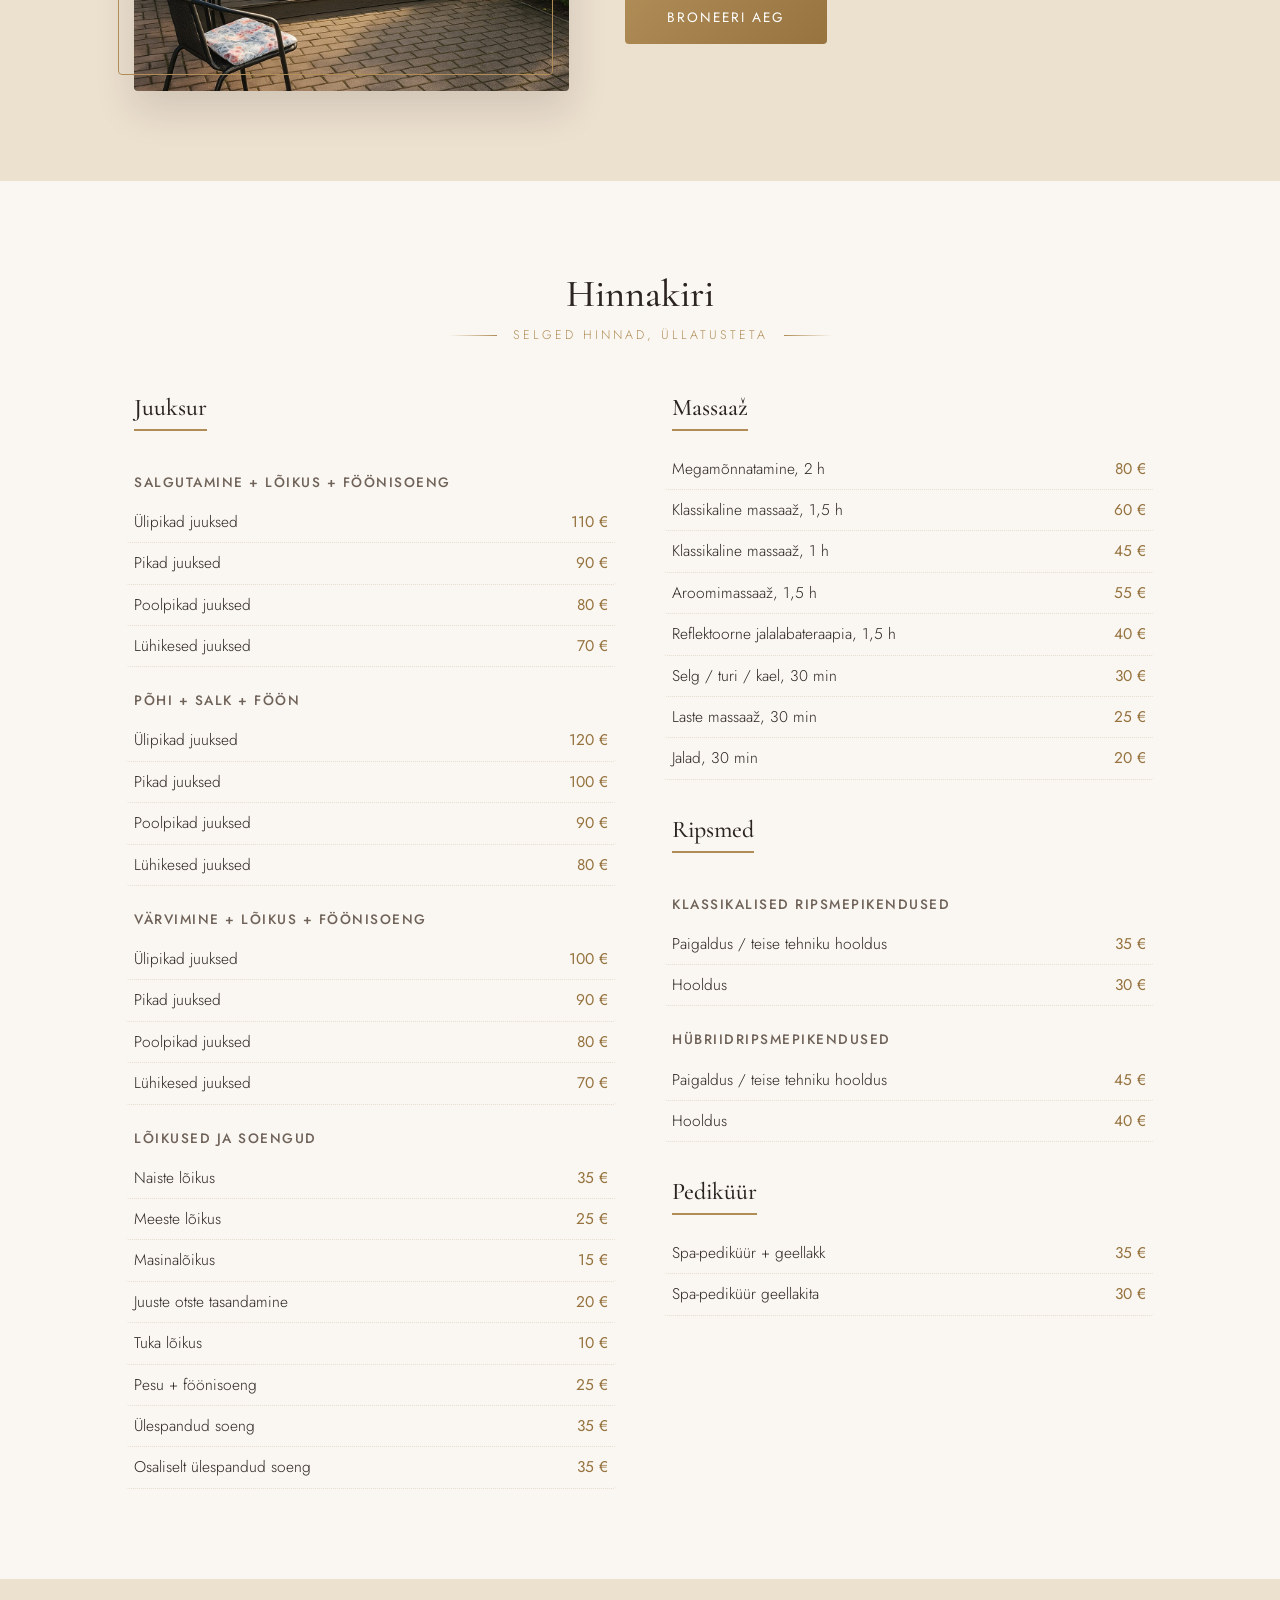
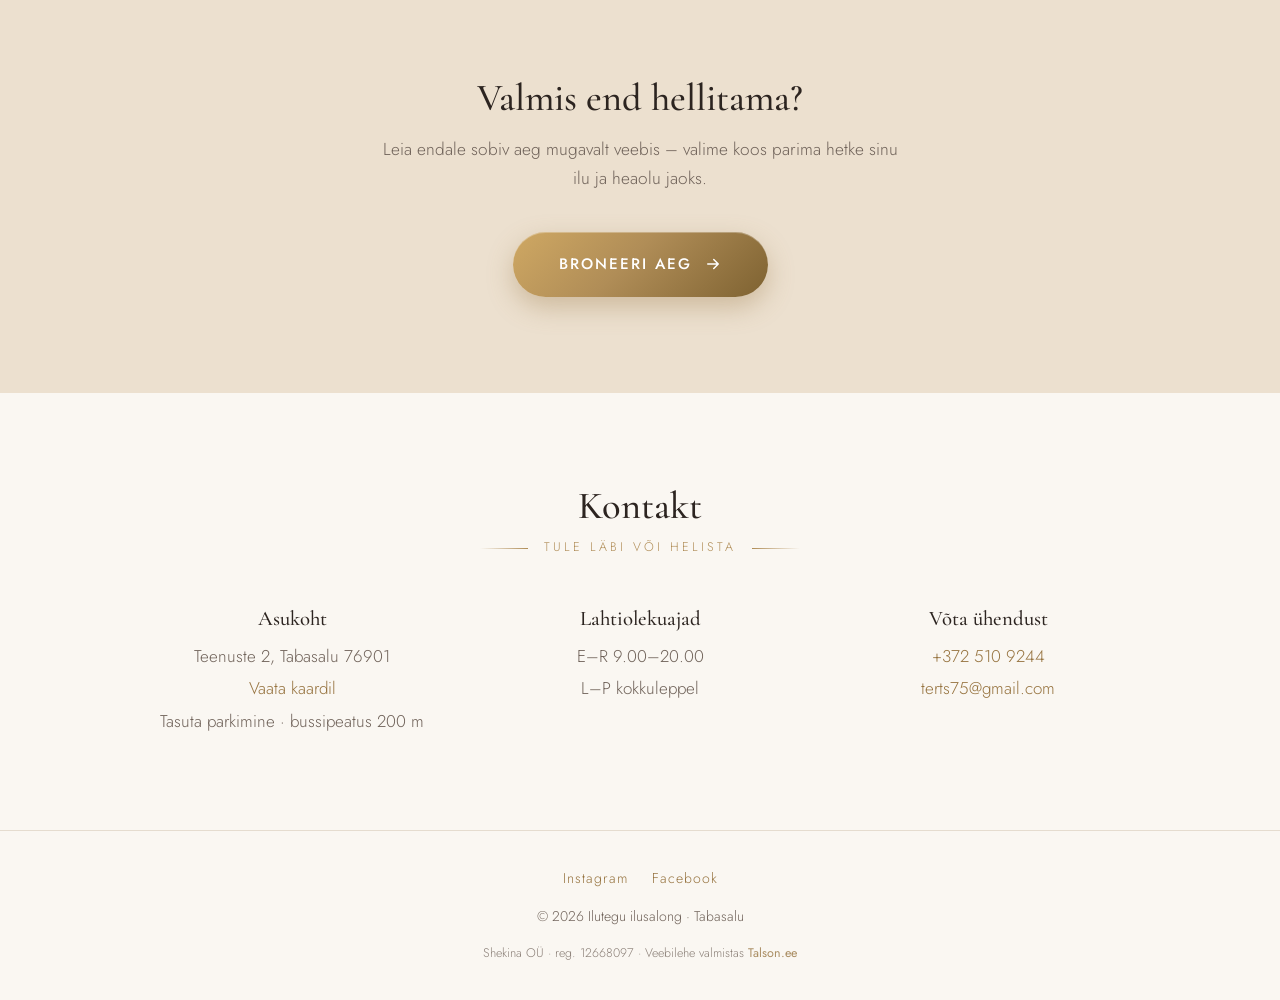
==== commit 3c262bc0: "fix: update contact phone number to +372 510 9244 Co-Authored-By: Claude Opus 5.5 <noreply@anthropic" ====
--- a/index.html
+++ b/index.html
@@ -11,8 +11,8 @@
 </script>
 <meta charset="UTF-8">
 <meta name="viewport" content="width=device-width, initial-scale=1.0">
-<title>Ilutegu – Kogupere juuksur ja ilusalong Tabasalus</title>
-<meta name="description" content="Ilutegu on kogupere ilusalong Tabasalus: juuksur, massaaž, ripsmepikendused ja pediküür. Broneeri aeg mugavalt veebis.">
+<title>Juuksur ja ilusalong Tabasalus kogu perele – Ilutegu</title>
+<meta name="description" content="Ilutegu on kogupere ilusalong Tabasalu keskuses: juuksur, massaaž, ripsmepikendused ja spa-pediküür. Tasuta parkimine ukse ees, broneeri aeg veebis.">
 <link rel="canonical" href="https://ilutegu.ee/">
 <meta name="google-site-verification" content="Yvzcx7Oo6EG20mHcrJQSmIe9amMikgGCY1O8gQbEPR0">
 <meta property="og:type" content="website">
@@ -29,7 +29,7 @@
   "description": "Kogupere juuksur ja ilusalong Tabasalus: juuksur, massaaž, ripsmepikendused ja pediküür.",
   "url": "https://ilutegu.ee/",
   "image": "https://ilutegu.ee/images/salong.jpg",
-  "telephone": "+37253000670",
+  "telephone": "+3725109244",
   "email": "terts75@gmail.com",
   "priceRange": "10€–120€",
   "address": {
@@ -51,7 +51,7 @@
   ]
 }
 </script>
-<link rel="stylesheet" href="style.css">
+<link rel="stylesheet" href="style.css?v=20260724c">
 </head>
 <body>
 
@@ -70,6 +70,15 @@
         <svg class="icon-moon" viewBox="0 0 24 24" fill="currentColor" aria-hidden="true"><path d="M20.7 14.9A8.5 8.5 0 1 1 9.1 3.3a7 7 0 0 0 11.6 11.6z"/></svg>
       </button>
     </nav>
+    <button type="button" class="nav-toggle" id="navToggle" aria-label="Ava menüü" aria-expanded="false" aria-controls="mobileMenu">
+      <span></span><span></span><span></span>
+    </button>
+    <div class="mobile-menu" id="mobileMenu">
+      <a href="#teenused">Teenused</a>
+      <a href="#hinnakiri">Hinnakiri</a>
+      <a href="#kontakt">Kontakt</a>
+      <a href="https://ilutegu.smartbron.ee/" target="_blank" rel="noopener" class="nav-cta">Broneeri</a>
+    </div>
   </div>
 </header>
 
@@ -229,7 +238,7 @@
       </div>
       <div class="contact-block" data-reveal>
         <h3>Võta ühendust</h3>
-        <p><a href="tel:+37253000670">+372 5300 0670</a></p>
+        <p><a href="tel:+3725109244">+372 510 9244</a></p>
         <p><a href="mailto:terts75@gmail.com">terts75@gmail.com</a></p>
       </div>
     </div>
@@ -256,6 +265,26 @@
   document.documentElement.dataset.theme = next;
   localStorage.setItem("ilutegu-theme", next);
 });
+
+(function () {
+  const toggle = document.getElementById("navToggle");
+  const menu = document.getElementById("mobileMenu");
+  if (!toggle || !menu) return;
+  const setOpen = (open) => {
+    menu.classList.toggle("open", open);
+    toggle.classList.toggle("open", open);
+    toggle.setAttribute("aria-expanded", open ? "true" : "false");
+  };
+  toggle.addEventListener("click", (e) => {
+    e.stopPropagation();
+    setOpen(!menu.classList.contains("open"));
+  });
+  menu.querySelectorAll("a").forEach((a) => a.addEventListener("click", () => setOpen(false)));
+  document.addEventListener("click", (e) => {
+    if (menu.classList.contains("open") && !menu.contains(e.target) && !toggle.contains(e.target)) setOpen(false);
+  });
+  window.addEventListener("keydown", (e) => { if (e.key === "Escape") setOpen(false); });
+})();
 </script>
 <script src="animations.js" defer></script>
 <!-- Cloudflare Web Analytics --><script type='module' src='https://static.cloudflareinsights.com/beacon.min.js' data-cf-beacon='{"token": "9ac4abef822d40cf8b7336e047d44fff"}'></script><!-- End Cloudflare Web Analytics -->
--- a/style.css
+++ b/style.css
@@ -102,6 +102,73 @@
 .header-inner .nav-left { justify-self: end; }
 .header-inner .nav-right { justify-self: start; }
 .header-inner .logo { justify-self: center; }
+
+/* Mobile menu (hamburger dropdown) — hidden on desktop */
+.nav-toggle { display: none; }
+.mobile-menu { display: none; }
+.nav-toggle {
+  flex-direction: column;
+  align-items: center;
+  justify-content: center;
+  gap: 5px;
+  width: 42px;
+  height: 42px;
+  padding: 0;
+  border: 1px solid var(--header-line);
+  border-radius: 50%;
+  background: transparent;
+  cursor: pointer;
+}
+.nav-toggle span {
+  display: block;
+  width: 18px;
+  height: 2px;
+  border-radius: 2px;
+  background: var(--header-ink);
+  transition: transform 0.25s var(--ease-out), opacity 0.2s var(--ease-out);
+}
+.nav-toggle.open span:nth-child(1) { transform: translateY(7px) rotate(45deg); }
+.nav-toggle.open span:nth-child(2) { opacity: 0; }
+.nav-toggle.open span:nth-child(3) { transform: translateY(-7px) rotate(-45deg); }
+
+.mobile-menu {
+  position: absolute;
+  top: calc(100% + 6px);
+  right: 20px;
+  min-width: 210px;
+  flex-direction: column;
+  gap: 2px;
+  padding: 10px;
+  background: var(--card-bg);
+  border: 1px solid var(--header-line);
+  border-radius: 14px;
+  box-shadow: 0 18px 44px rgba(44, 36, 32, 0.16);
+  opacity: 0;
+  transform: translateY(-8px) scale(0.97);
+  transform-origin: top right;
+  pointer-events: none;
+  transition: opacity 0.2s var(--ease-out), transform 0.2s var(--ease-out);
+  z-index: 30;
+}
+.mobile-menu.open { opacity: 1; transform: translateY(0) scale(1); pointer-events: auto; }
+.mobile-menu a {
+  padding: 11px 16px;
+  border-radius: 9px;
+  color: var(--ink);              /* themed: dark on light card, light on dark card */
+  text-decoration: none;
+  font-size: 0.92rem;
+  letter-spacing: 1px;
+  text-transform: uppercase;
+  transition: background 0.15s, color 0.15s;
+}
+.mobile-menu a:hover { background: var(--bg-alt); color: var(--gold-dark); }
+.mobile-menu a.nav-cta {
+  margin-top: 4px;
+  text-align: center;
+  background: linear-gradient(135deg, var(--gold) 0%, var(--header-gold) 100%);
+  color: #fff;
+}
+.mobile-menu a.nav-cta:hover { color: #fff; }
 
 .logo { display: block; line-height: 0; }
 .logo img { height: 44px; width: auto; display: block; }
@@ -756,9 +823,28 @@
   .salon-text h2 { text-align: center; }
   .salon-text { text-align: center; }
   .salon-watermark { width: 220px; }
-  .header-inner { display: flex; flex-direction: column; gap: 12px; }
-  .header-inner .logo { order: -1; }
-  .site-header nav { flex-wrap: wrap; justify-content: center; gap: 14px; }
+  /* Mobile top bar: [ theme toggle ] — [ logo ] — [ hamburger ] */
+  .header-inner {
+    display: grid;
+    grid-template-columns: 1fr auto 1fr;
+    align-items: center;
+    column-gap: 12px;
+    padding: 14px 18px;
+  }
+  /* NB: selectors need .header-inner prefix to beat `.site-header nav { display:flex }` */
+  .header-inner .nav-left { display: none; }            /* Teenused/Hinnakiri live in the dropdown */
+  /* All three pinned to row 1 — logo is before nav-right in the DOM, so without an
+     explicit row the grid pushes the theme button + burger onto a second row. */
+  .header-inner .nav-right {                            /* holds only the theme toggle on mobile */
+    grid-column: 1;
+    grid-row: 1;
+    justify-self: start;
+    gap: 0;
+  }
+  .header-inner .nav-right a { display: none; }         /* Kontakt/Broneeri live in the dropdown */
+  .header-inner .logo { grid-column: 2; grid-row: 1; justify-self: center; }
+  .header-inner .nav-toggle { display: inline-flex; grid-column: 3; grid-row: 1; justify-self: end; }
+  .header-inner .mobile-menu { display: flex; }
   .btn-ghost { margin-left: 0; margin-top: 12px; }
   .section { padding: 64px 0; }
 }
